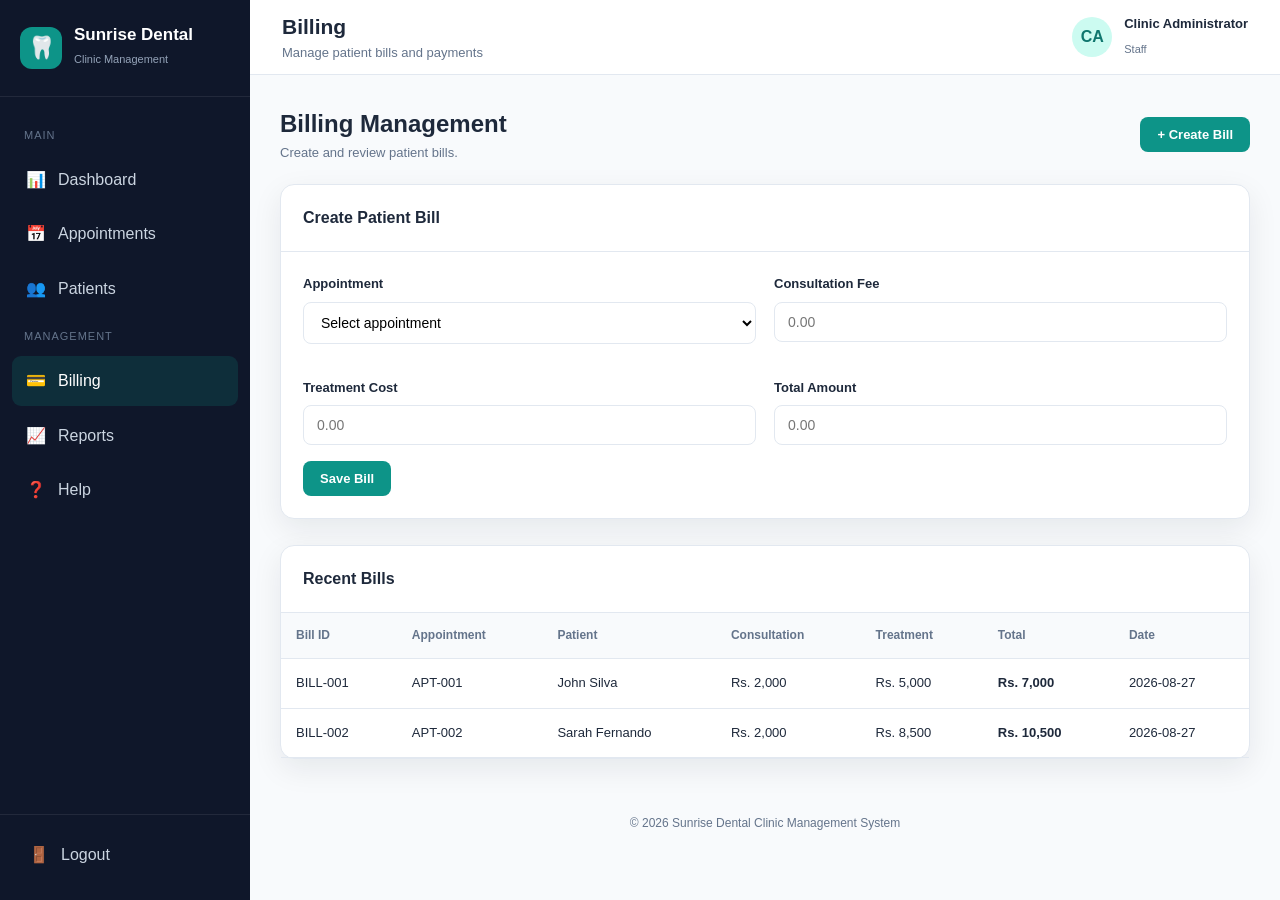
==== web/pages/billing.html @ 5762e8f9 "Implement Frontend UI" ====
<!DOCTYPE html>
<html lang="en">
<head>

<meta charset="UTF-8">
<meta name="viewport" content="width=device-width, initial-scale=1.0">

<title>Billing | Sunrise Dental Clinic</title>

<link rel="stylesheet" href="../css/style.css">

</head>

<body>

<div class="app-layout">

<aside class="sidebar">

<div class="brand">
<div class="brand-icon">🦷</div>
<div>
<h1>Sunrise Dental</h1>
<span>Clinic Management</span>
</div>
</div>

<nav class="nav-menu">

<div class="nav-section-title">Main</div>

<a href="dashboard.html" class="nav-link">
<span class="nav-icon">📊</span>
<span>Dashboard</span>
</a>

<a href="appointment.html" class="nav-link">
<span class="nav-icon">📅</span>
<span>Appointments</span>
</a>

<a href="search.html" class="nav-link">
<span class="nav-icon">👥</span>
<span>Patients</span>
</a>

<div class="nav-section-title">Management</div>

<a href="billing.html" class="nav-link active">
<span class="nav-icon">💳</span>
<span>Billing</span>
</a>

<a href="reports.html" class="nav-link">
<span class="nav-icon">📈</span>
<span>Reports</span>
</a>

<a href="help.html" class="nav-link">
<span class="nav-icon">❓</span>
<span>Help</span>
</a>

</nav>

<div class="sidebar-bottom">
<a href="login.html" class="nav-link">
<span class="nav-icon">🚪</span>
<span>Logout</span>
</a>
</div>

</aside>

<main class="main-content">

<header class="topbar">

<div class="page-title">
<h2>Billing</h2>
<p>Manage patient bills and payments</p>
</div>

<div class="user-area">
<div class="user-avatar">CA</div>
<div class="user-info">
<strong>Clinic Administrator</strong>
<span>Staff</span>
</div>
</div>

</header>

<section class="content">

<div class="toolbar">

<div>
<h2>Billing Management</h2>
<p style="color:#64748b;font-size:13px;">
Create and review patient bills.
</p>
</div>

<button class="btn btn-primary"
onclick="document.getElementById('billingForm').scrollIntoView()">
+ Create Bill
</button>

</div>

<div class="card">

<div class="card-header">
<h3>Create Patient Bill</h3>
</div>

<div class="card-body">

<form id="billingForm">

<div class="form-grid">

<div class="form-group">

<label class="form-label">
Appointment
</label>

<select id="billAppointment" class="form-control">
<option value="">Select appointment</option>
<option>APT-001 - John Silva</option>
<option>APT-002 - Sarah Fernando</option>
<option>APT-003 - David Perera</option>
</select>

</div>

<div class="form-group">

<label class="form-label">
Consultation Fee
</label>

<input
type="number"
id="consultationFee"
class="form-control"
placeholder="0.00"
step="0.01">

</div>

<div class="form-group">

<label class="form-label">
Treatment Cost
</label>

<input
type="number"
id="treatmentCost"
class="form-control"
placeholder="0.00"
step="0.01">

</div>

<div class="form-group">

<label class="form-label">
Total Amount
</label>

<input
type="number"
id="totalAmount"
class="form-control"
placeholder="0.00"
readonly>

</div>

</div>

<button
type="submit"
class="btn btn-primary">
Save Bill
</button>

</form>

</div>

</div>

<br>

<div class="card">

<div class="card-header">
<h3>Recent Bills</h3>
</div>

<div class="table-wrapper">

<table class="data-table">

<thead>

<tr>
<th>Bill ID</th>
<th>Appointment</th>
<th>Patient</th>
<th>Consultation</th>
<th>Treatment</th>
<th>Total</th>
<th>Date</th>
</tr>

</thead>

<tbody>

<tr>
<td>BILL-001</td>
<td>APT-001</td>
<td>John Silva</td>
<td>Rs. 2,000</td>
<td>Rs. 5,000</td>
<td><strong>Rs. 7,000</strong></td>
<td>2026-08-27</td>
</tr>

<tr>
<td>BILL-002</td>
<td>APT-002</td>
<td>Sarah Fernando</td>
<td>Rs. 2,000</td>
<td>Rs. 8,500</td>
<td><strong>Rs. 10,500</strong></td>
<td>2026-08-27</td>
</tr>

</tbody>

</table>

</div>

</div>

</section>

<div class="footer">
© 2026 Sunrise Dental Clinic Management System
</div>

</main>

</div>

<script src="../js/billing.js"></script>

</body>
</html>
---- web/css/style.css ----
* {
    margin: 0;
    padding: 0;
    box-sizing: border-box;
}

:root {
    --primary: #0d9488;
    --primary-dark: #0f766e;
    --primary-light: #ccfbf1;
    --secondary: #0f172a;
    --background: #f8fafc;
    --white: #ffffff;
    --text: #1e293b;
    --muted: #64748b;
    --border: #e2e8f0;
    --success: #16a34a;
    --warning: #d97706;
    --danger: #dc2626;
    --shadow: 0 10px 30px rgba(15, 23, 42, 0.08);
}

body {
    font-family: "Segoe UI", Arial, sans-serif;
    background: var(--background);
    color: var(--text);
    line-height: 1.6;
}

a {
    text-decoration: none;
    color: inherit;
}

button,
input,
select,
textarea {
    font-family: inherit;
}

button {
    cursor: pointer;
}



.app-layout {
    display: flex;
    min-height: 100vh;
}



.sidebar {
    width: 250px;
    background: var(--secondary);
    color: white;
    min-height: 100vh;
    position: fixed;
    left: 0;
    top: 0;
    bottom: 0;
    display: flex;
    flex-direction: column;
    z-index: 1000;
}

.brand {
    padding: 25px 20px;
    display: flex;
    align-items: center;
    gap: 12px;
    border-bottom: 1px solid rgba(255,255,255,0.08);
}

.brand-icon {
    width: 42px;
    height: 42px;
    border-radius: 12px;
    background: var(--primary);
    display: flex;
    align-items: center;
    justify-content: center;
    font-size: 22px;
}

.brand h1 {
    font-size: 17px;
    line-height: 1.2;
}

.brand span {
    font-size: 11px;
    color: #94a3b8;
}

.nav-menu {
    padding: 20px 12px;
    flex: 1;
}

.nav-section-title {
    color: #64748b;
    font-size: 11px;
    text-transform: uppercase;
    letter-spacing: 1px;
    padding: 10px 12px;
}

.nav-link {
    display: flex;
    align-items: center;
    gap: 12px;
    padding: 12px 14px;
    border-radius: 9px;
    color: #cbd5e1;
    margin-bottom: 5px;
    transition: 0.2s;
}

.nav-link:hover,
.nav-link.active {
    background: rgba(13, 148, 136, 0.18);
    color: white;
}

.nav-icon {
    width: 20px;
    text-align: center;
}

.sidebar-bottom {
    padding: 15px;
    border-top: 1px solid rgba(255,255,255,0.08);
}



.main-content {
    margin-left: 250px;
    width: calc(100% - 250px);
    min-height: 100vh;
}

.topbar {
    height: 75px;
    background: white;
    border-bottom: 1px solid var(--border);
    display: flex;
    align-items: center;
    justify-content: space-between;
    padding: 0 32px;
}

.page-title h2 {
    font-size: 21px;
}

.page-title p {
    color: var(--muted);
    font-size: 13px;
}

.user-area {
    display: flex;
    align-items: center;
    gap: 12px;
}

.user-avatar {
    width: 40px;
    height: 40px;
    border-radius: 50%;
    background: var(--primary-light);
    color: var(--primary-dark);
    display: flex;
    align-items: center;
    justify-content: center;
    font-weight: bold;
}

.user-info strong {
    display: block;
    font-size: 13px;
}

.user-info span {
    color: var(--muted);
    font-size: 11px;
}

.content {
    padding: 30px;
}


.card {
    background: var(--white);
    border: 1px solid var(--border);
    border-radius: 14px;
    box-shadow: var(--shadow);
}

.card-header {
    padding: 20px 22px;
    border-bottom: 1px solid var(--border);
    display: flex;
    justify-content: space-between;
    align-items: center;
}

.card-header h3 {
    font-size: 16px;
}

.card-body {
    padding: 22px;
}


.stats-grid {
    display: grid;
    grid-template-columns: repeat(4, 1fr);
    gap: 18px;
    margin-bottom: 25px;
}

.stat-card {
    background: white;
    padding: 22px;
    border-radius: 14px;
    border: 1px solid var(--border);
    box-shadow: var(--shadow);
}

.stat-top {
    display: flex;
    justify-content: space-between;
    align-items: center;
}

.stat-icon {
    width: 44px;
    height: 44px;
    border-radius: 11px;
    background: var(--primary-light);
    color: var(--primary-dark);
    display: flex;
    align-items: center;
    justify-content: center;
    font-size: 20px;
}

.stat-card h4 {
    color: var(--muted);
    font-size: 13px;
    font-weight: 500;
    margin-top: 15px;
}

.stat-number {
    font-size: 28px;
    font-weight: 700;
    margin-top: 3px;
}



.grid-2 {
    display: grid;
    grid-template-columns: 1fr 1fr;
    gap: 22px;
}

.grid-3 {
    display: grid;
    grid-template-columns: repeat(3, 1fr);
    gap: 20px;
}



.form-grid {
    display: grid;
    grid-template-columns: 1fr 1fr;
    gap: 18px;
}

.form-group {
    margin-bottom: 16px;
}

.form-group.full {
    grid-column: 1 / -1;
}

.form-label {
    display: block;
    font-size: 13px;
    font-weight: 600;
    margin-bottom: 7px;
}

.form-control {
    width: 100%;
    border: 1px solid var(--border);
    border-radius: 8px;
    padding: 11px 13px;
    font-size: 14px;
    outline: none;
    background: white;
    transition: 0.2s;
}

.form-control:focus {
    border-color: var(--primary);
    box-shadow: 0 0 0 3px rgba(13,148,136,0.1);
}

textarea.form-control {
    min-height: 100px;
    resize: vertical;
}



.btn {
    border: none;
    border-radius: 8px;
    padding: 10px 17px;
    font-size: 13px;
    font-weight: 600;
    display: inline-flex;
    align-items: center;
    justify-content: center;
    gap: 7px;
    transition: 0.2s;
}

.btn-primary {
    background: var(--primary);
    color: white;
}

.btn-primary:hover {
    background: var(--primary-dark);
}

.btn-secondary {
    background: #e2e8f0;
    color: #334155;
}

.btn-success {
    background: var(--success);
    color: white;
}

.btn-danger {
    background: var(--danger);
    color: white;
}

.btn-warning {
    background: var(--warning);
    color: white;
}

.btn-sm {
    padding: 7px 11px;
    font-size: 12px;
}



.table-wrapper {
    overflow-x: auto;
}

.data-table {
    width: 100%;
    border-collapse: collapse;
}

.data-table th {
    text-align: left;
    background: #f8fafc;
    color: #64748b;
    font-size: 12px;
    font-weight: 600;
    padding: 13px 15px;
    border-bottom: 1px solid var(--border);
}

.data-table td {
    padding: 14px 15px;
    font-size: 13px;
    border-bottom: 1px solid var(--border);
}

.data-table tr:hover {
    background: #f8fafc;
}



.badge {
    display: inline-block;
    padding: 5px 9px;
    border-radius: 20px;
    font-size: 11px;
    font-weight: 600;
}

.badge-success {
    background: #dcfce7;
    color: #166534;
}

.badge-warning {
    background: #fef3c7;
    color: #92400e;
}

.badge-danger {
    background: #fee2e2;
    color: #991b1b;
}

.badge-info {
    background: #dbeafe;
    color: #1e40af;
}



.toolbar {
    display: flex;
    justify-content: space-between;
    align-items: center;
    margin-bottom: 20px;
    gap: 15px;
}

.search-box {
    position: relative;
}

.search-box input {
    width: 280px;
    padding: 10px 13px;
    border: 1px solid var(--border);
    border-radius: 8px;
    outline: none;
}

.action-buttons {
    display: flex;
    gap: 8px;
}



.alert {
    padding: 12px 15px;
    border-radius: 8px;
    font-size: 13px;
    margin-bottom: 18px;
}

.alert-info {
    background: #e0f2fe;
    color: #075985;
}

.alert-success {
    background: #dcfce7;
    color: #166534;
}

.alert-danger {
    background: #fee2e2;
    color: #991b1b;
}



.empty-state {
    text-align: center;
    padding: 50px 20px;
    color: var(--muted);
}

.empty-icon {
    font-size: 45px;
    margin-bottom: 10px;
}



.footer {
    text-align: center;
    color: var(--muted);
    font-size: 12px;
    padding: 25px;
}



@media (max-width: 1000px) {
    .stats-grid {
        grid-template-columns: repeat(2, 1fr);
    }

    .grid-2,
    .grid-3 {
        grid-template-columns: 1fr;
    }
}

@media (max-width: 750px) {
    .sidebar {
        width: 70px;
    }

    .brand h1,
    .brand span,
    .nav-link span,
    .nav-section-title,
    .sidebar-bottom {
        display: none;
    }

    .brand {
        justify-content: center;
        padding: 18px 5px;
    }

    .nav-link {
        justify-content: center;
    }

    .main-content {
        margin-left: 70px;
        width: calc(100% - 70px);
    }

    .content {
        padding: 18px;
    }

    .form-grid {
        grid-template-columns: 1fr;
    }

    .form-group.full {
        grid-column: auto;
    }
}
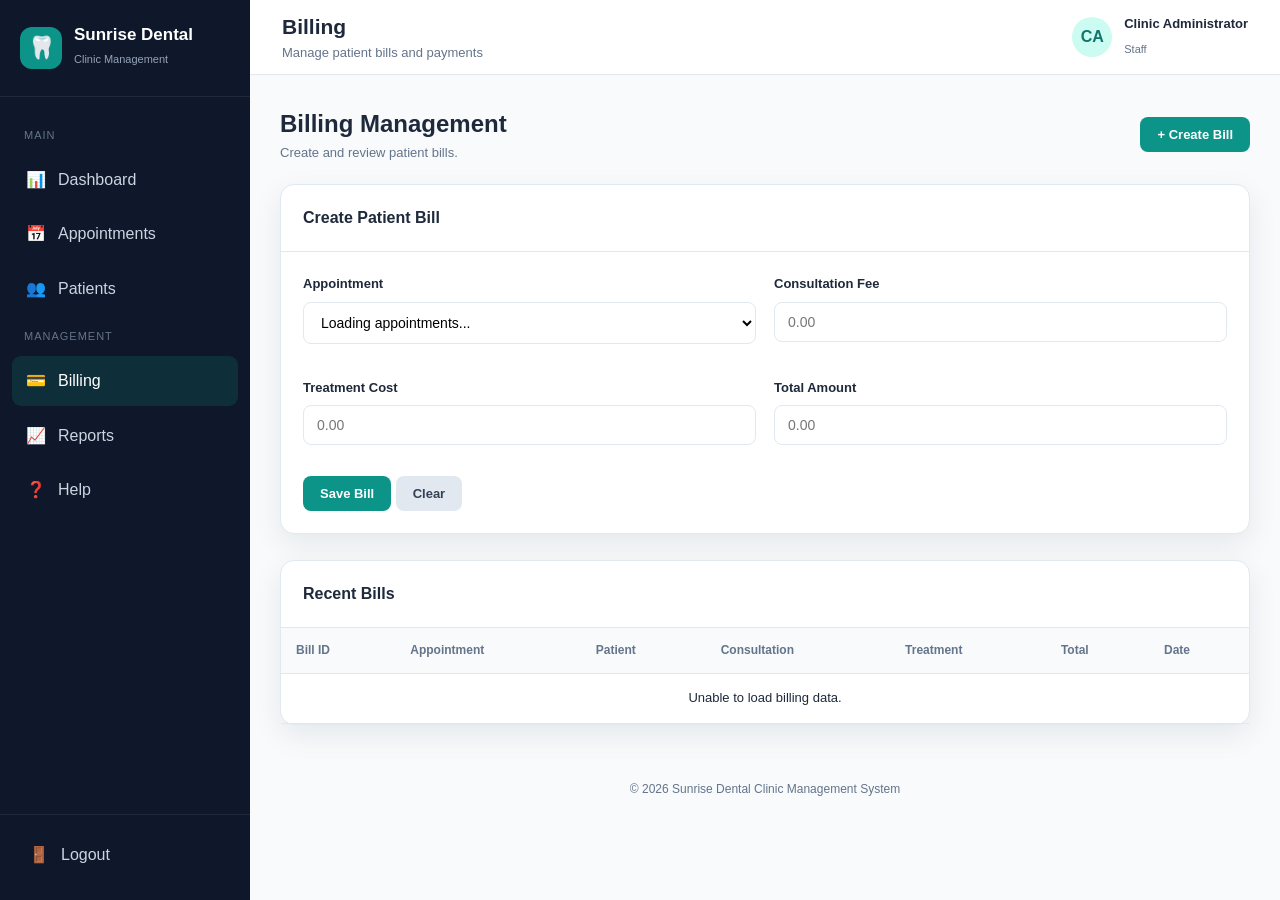
==== commit 2f0d5f2d: "Implement Billing API Integration" ====
--- a/web/pages/billing.html
+++ b/web/pages/billing.html
@@ -1,13 +1,16 @@
 <!DOCTYPE html>
+
 <html lang="en">
+
 <head>
 
-<meta charset="UTF-8">
-<meta name="viewport" content="width=device-width, initial-scale=1.0">
-
-<title>Billing | Sunrise Dental Clinic</title>
-
-<link rel="stylesheet" href="../css/style.css">
+    <meta charset="UTF-8">
+
+    <meta name="viewport" content="width=device-width, initial-scale=1.0">
+
+    <title>Billing | Sunrise Dental Clinic</title>
+
+    <link rel="stylesheet" href="../css/style.css">
 
 </head>
 
@@ -15,253 +18,377 @@
 
 <div class="app-layout">
 
-<aside class="sidebar">
-
-<div class="brand">
-<div class="brand-icon">🦷</div>
-<div>
-<h1>Sunrise Dental</h1>
-<span>Clinic Management</span>
+    <!-- Sidebar -->
+
+    <aside class="sidebar">
+
+        <div class="brand">
+
+            <div class="brand-icon">🦷</div>
+
+            <div>
+
+                <h1>Sunrise Dental</h1>
+
+                <span>Clinic Management</span>
+
+            </div>
+
+        </div>
+
+        <nav class="nav-menu">
+
+            <div class="nav-section-title">
+                Main
+            </div>
+
+            <a href="dashboard.html" class="nav-link">
+
+                <span class="nav-icon">📊</span>
+
+                <span>Dashboard</span>
+
+            </a>
+
+            <a href="appointment.html" class="nav-link">
+
+                <span class="nav-icon">📅</span>
+
+                <span>Appointments</span>
+
+            </a>
+
+            <a href="search.html" class="nav-link">
+
+                <span class="nav-icon">👥</span>
+
+                <span>Patients</span>
+
+            </a>
+
+            <div class="nav-section-title">
+                Management
+            </div>
+
+            <a href="billing.html" class="nav-link active">
+
+                <span class="nav-icon">💳</span>
+
+                <span>Billing</span>
+
+            </a>
+
+            <a href="reports.html" class="nav-link">
+
+                <span class="nav-icon">📈</span>
+
+                <span>Reports</span>
+
+            </a>
+
+            <a href="help.html" class="nav-link">
+
+                <span class="nav-icon">❓</span>
+
+                <span>Help</span>
+
+            </a>
+
+        </nav>
+
+        <div class="sidebar-bottom">
+
+            <a href="login.html" class="nav-link">
+
+                <span class="nav-icon">🚪</span>
+
+                <span>Logout</span>
+
+            </a>
+
+        </div>
+
+    </aside>
+
+
+    <!-- Main Content -->
+
+    <main class="main-content">
+
+        <!-- Topbar -->
+
+        <header class="topbar">
+
+            <div class="page-title">
+
+                <h2>Billing</h2>
+
+                <p>
+                    Manage patient bills and payments
+                </p>
+
+            </div>
+
+            <div class="user-area">
+
+                <div class="user-avatar">
+                    CA
+                </div>
+
+                <div class="user-info">
+
+                    <strong>
+                        Clinic Administrator
+                    </strong>
+
+                    <span>
+                        Staff
+                    </span>
+
+                </div>
+
+            </div>
+
+        </header>
+
+
+        <section class="content">
+
+            <!-- Toolbar -->
+
+            <div class="toolbar">
+
+                <div>
+
+                    <h2>
+                        Billing Management
+                    </h2>
+
+                    <p style="color:#64748b;font-size:13px;">
+
+                        Create and review patient bills.
+
+                    </p>
+
+                </div>
+
+                <button
+                        class="btn btn-primary"
+                        onclick="document.getElementById('billingForm').scrollIntoView({behavior: 'smooth'})">
+
+                    + Create Bill
+
+                </button>
+
+            </div>
+
+
+            <!-- Create Bill Card -->
+
+            <div class="card">
+
+                <div class="card-header">
+
+                    <h3>
+                        Create Patient Bill
+                    </h3>
+
+                </div>
+
+                <div class="card-body">
+
+                    <form id="billingForm">
+
+                        <div class="form-grid">
+
+
+                            <!-- Appointment -->
+
+                            <div class="form-group">
+
+                                <label class="form-label">
+
+                                    Appointment
+
+                                </label>
+
+                                <select
+                                        id="billAppointment"
+                                        class="form-control"
+                                        required>
+
+                                    <option value="">
+
+                                        Loading appointments...
+
+                                    </option>
+
+                                </select>
+
+                            </div>
+
+
+                            <!-- Consultation Fee -->
+
+                            <div class="form-group">
+
+                                <label class="form-label">
+
+                                    Consultation Fee
+
+                                </label>
+
+                                <input
+                                        type="number"
+                                        id="consultationFee"
+                                        class="form-control"
+                                        placeholder="0.00"
+                                        min="0"
+                                        step="0.01"
+                                        required>
+
+                            </div>
+
+
+                            <!-- Treatment Cost -->
+
+                            <div class="form-group">
+
+                                <label class="form-label">
+
+                                    Treatment Cost
+
+                                </label>
+
+                                <input
+                                        type="number"
+                                        id="treatmentCost"
+                                        class="form-control"
+                                        placeholder="0.00"
+                                        step="0.01"
+                                        readonly>
+
+                            </div>
+
+
+                            <!-- Total Amount -->
+
+                            <div class="form-group">
+
+                                <label class="form-label">
+
+                                    Total Amount
+
+                                </label>
+
+                                <input
+                                        type="number"
+                                        id="totalAmount"
+                                        class="form-control"
+                                        placeholder="0.00"
+                                        step="0.01"
+                                        readonly>
+
+                            </div>
+
+                        </div>
+
+
+                        <div style="margin-top: 15px;">
+
+                            <button
+                                    type="submit"
+                                    class="btn btn-primary">
+
+                                Save Bill
+
+                            </button>
+
+                            <button
+                                    type="reset"
+                                    class="btn btn-secondary"
+                                    id="clearBillButton">
+
+                                Clear
+
+                            </button>
+
+                        </div>
+
+                    </form>
+
+                </div>
+
+            </div>
+
+
+            <br>
+
+
+            <!-- Recent Bills -->
+
+            <div class="card">
+
+                <div class="card-header">
+
+                    <h3>
+                        Recent Bills
+                    </h3>
+
+                </div>
+
+                <div class="table-wrapper">
+
+					<table class="data-table">
+
+					    <thead>
+
+					        <tr>
+
+					            <th>Bill ID</th>
+
+					            <th>Appointment</th>
+
+					            <th>Patient</th>
+
+					            <th>Consultation</th>
+
+					            <th>Treatment</th>
+
+					            <th>Total</th>
+
+					            <th>Date</th>
+
+					        </tr>
+
+					    </thead>
+
+					    <tbody>
+
+					    </tbody>
+
+					</table>
+
+                </div>
+
+            </div>
+
+        </section>
+
+
+        <div class="footer">
+
+            © 2026 Sunrise Dental Clinic Management System
+
+        </div>
+
+    </main>
+
 </div>
-</div>
-
-<nav class="nav-menu">
-
-<div class="nav-section-title">Main</div>
-
-<a href="dashboard.html" class="nav-link">
-<span class="nav-icon">📊</span>
-<span>Dashboard</span>
-</a>
-
-<a href="appointment.html" class="nav-link">
-<span class="nav-icon">📅</span>
-<span>Appointments</span>
-</a>
-
-<a href="search.html" class="nav-link">
-<span class="nav-icon">👥</span>
-<span>Patients</span>
-</a>
-
-<div class="nav-section-title">Management</div>
-
-<a href="billing.html" class="nav-link active">
-<span class="nav-icon">💳</span>
-<span>Billing</span>
-</a>
-
-<a href="reports.html" class="nav-link">
-<span class="nav-icon">📈</span>
-<span>Reports</span>
-</a>
-
-<a href="help.html" class="nav-link">
-<span class="nav-icon">❓</span>
-<span>Help</span>
-</a>
-
-</nav>
-
-<div class="sidebar-bottom">
-<a href="login.html" class="nav-link">
-<span class="nav-icon">🚪</span>
-<span>Logout</span>
-</a>
-</div>
-
-</aside>
-
-<main class="main-content">
-
-<header class="topbar">
-
-<div class="page-title">
-<h2>Billing</h2>
-<p>Manage patient bills and payments</p>
-</div>
-
-<div class="user-area">
-<div class="user-avatar">CA</div>
-<div class="user-info">
-<strong>Clinic Administrator</strong>
-<span>Staff</span>
-</div>
-</div>
-
-</header>
-
-<section class="content">
-
-<div class="toolbar">
-
-<div>
-<h2>Billing Management</h2>
-<p style="color:#64748b;font-size:13px;">
-Create and review patient bills.
-</p>
-</div>
-
-<button class="btn btn-primary"
-onclick="document.getElementById('billingForm').scrollIntoView()">
-+ Create Bill
-</button>
-
-</div>
-
-<div class="card">
-
-<div class="card-header">
-<h3>Create Patient Bill</h3>
-</div>
-
-<div class="card-body">
-
-<form id="billingForm">
-
-<div class="form-grid">
-
-<div class="form-group">
-
-<label class="form-label">
-Appointment
-</label>
-
-<select id="billAppointment" class="form-control">
-<option value="">Select appointment</option>
-<option>APT-001 - John Silva</option>
-<option>APT-002 - Sarah Fernando</option>
-<option>APT-003 - David Perera</option>
-</select>
-
-</div>
-
-<div class="form-group">
-
-<label class="form-label">
-Consultation Fee
-</label>
-
-<input
-type="number"
-id="consultationFee"
-class="form-control"
-placeholder="0.00"
-step="0.01">
-
-</div>
-
-<div class="form-group">
-
-<label class="form-label">
-Treatment Cost
-</label>
-
-<input
-type="number"
-id="treatmentCost"
-class="form-control"
-placeholder="0.00"
-step="0.01">
-
-</div>
-
-<div class="form-group">
-
-<label class="form-label">
-Total Amount
-</label>
-
-<input
-type="number"
-id="totalAmount"
-class="form-control"
-placeholder="0.00"
-readonly>
-
-</div>
-
-</div>
-
-<button
-type="submit"
-class="btn btn-primary">
-Save Bill
-</button>
-
-</form>
-
-</div>
-
-</div>
-
-<br>
-
-<div class="card">
-
-<div class="card-header">
-<h3>Recent Bills</h3>
-</div>
-
-<div class="table-wrapper">
-
-<table class="data-table">
-
-<thead>
-
-<tr>
-<th>Bill ID</th>
-<th>Appointment</th>
-<th>Patient</th>
-<th>Consultation</th>
-<th>Treatment</th>
-<th>Total</th>
-<th>Date</th>
-</tr>
-
-</thead>
-
-<tbody>
-
-<tr>
-<td>BILL-001</td>
-<td>APT-001</td>
-<td>John Silva</td>
-<td>Rs. 2,000</td>
-<td>Rs. 5,000</td>
-<td><strong>Rs. 7,000</strong></td>
-<td>2026-08-27</td>
-</tr>
-
-<tr>
-<td>BILL-002</td>
-<td>APT-002</td>
-<td>Sarah Fernando</td>
-<td>Rs. 2,000</td>
-<td>Rs. 8,500</td>
-<td><strong>Rs. 10,500</strong></td>
-<td>2026-08-27</td>
-</tr>
-
-</tbody>
-
-</table>
-
-</div>
-
-</div>
-
-</section>
-
-<div class="footer">
-© 2026 Sunrise Dental Clinic Management System
-</div>
-
-</main>
-
-</div>
+
 
 <script src="../js/billing.js"></script>
 
 </body>
+
 </html>
